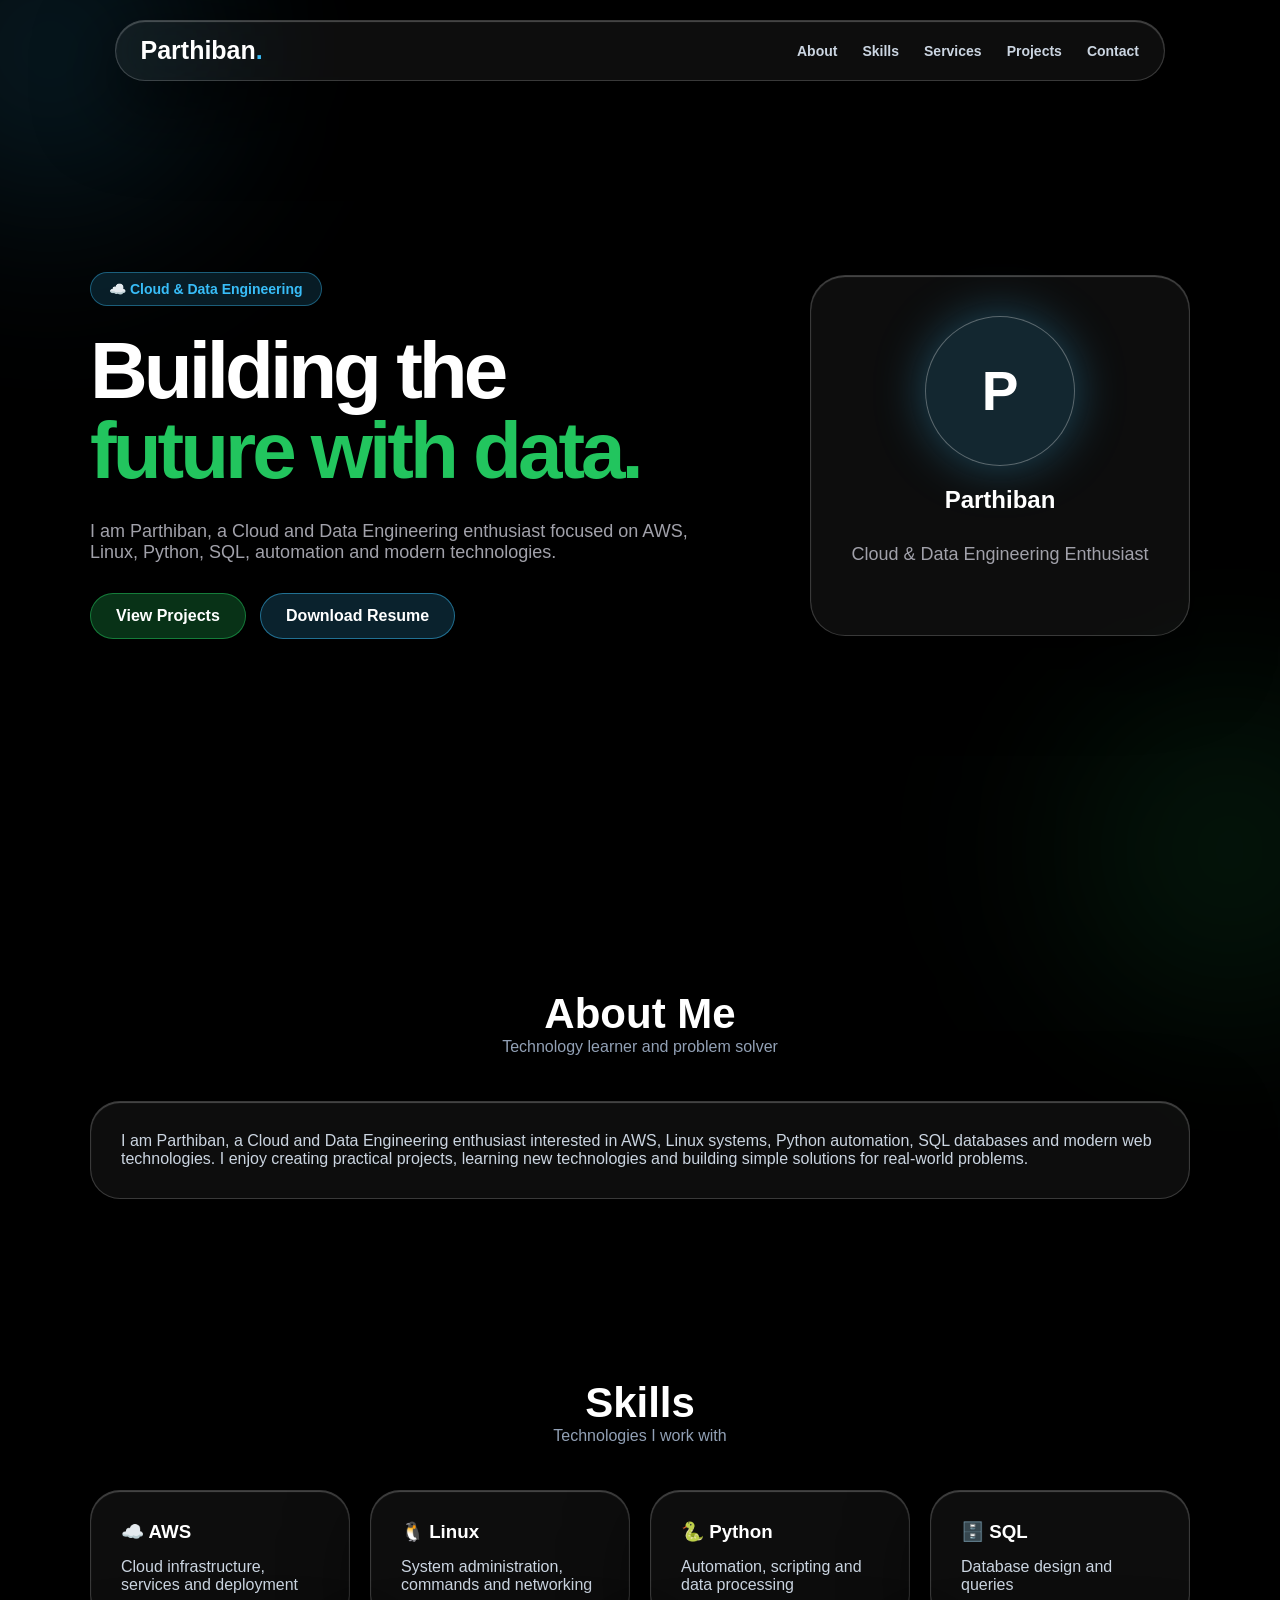
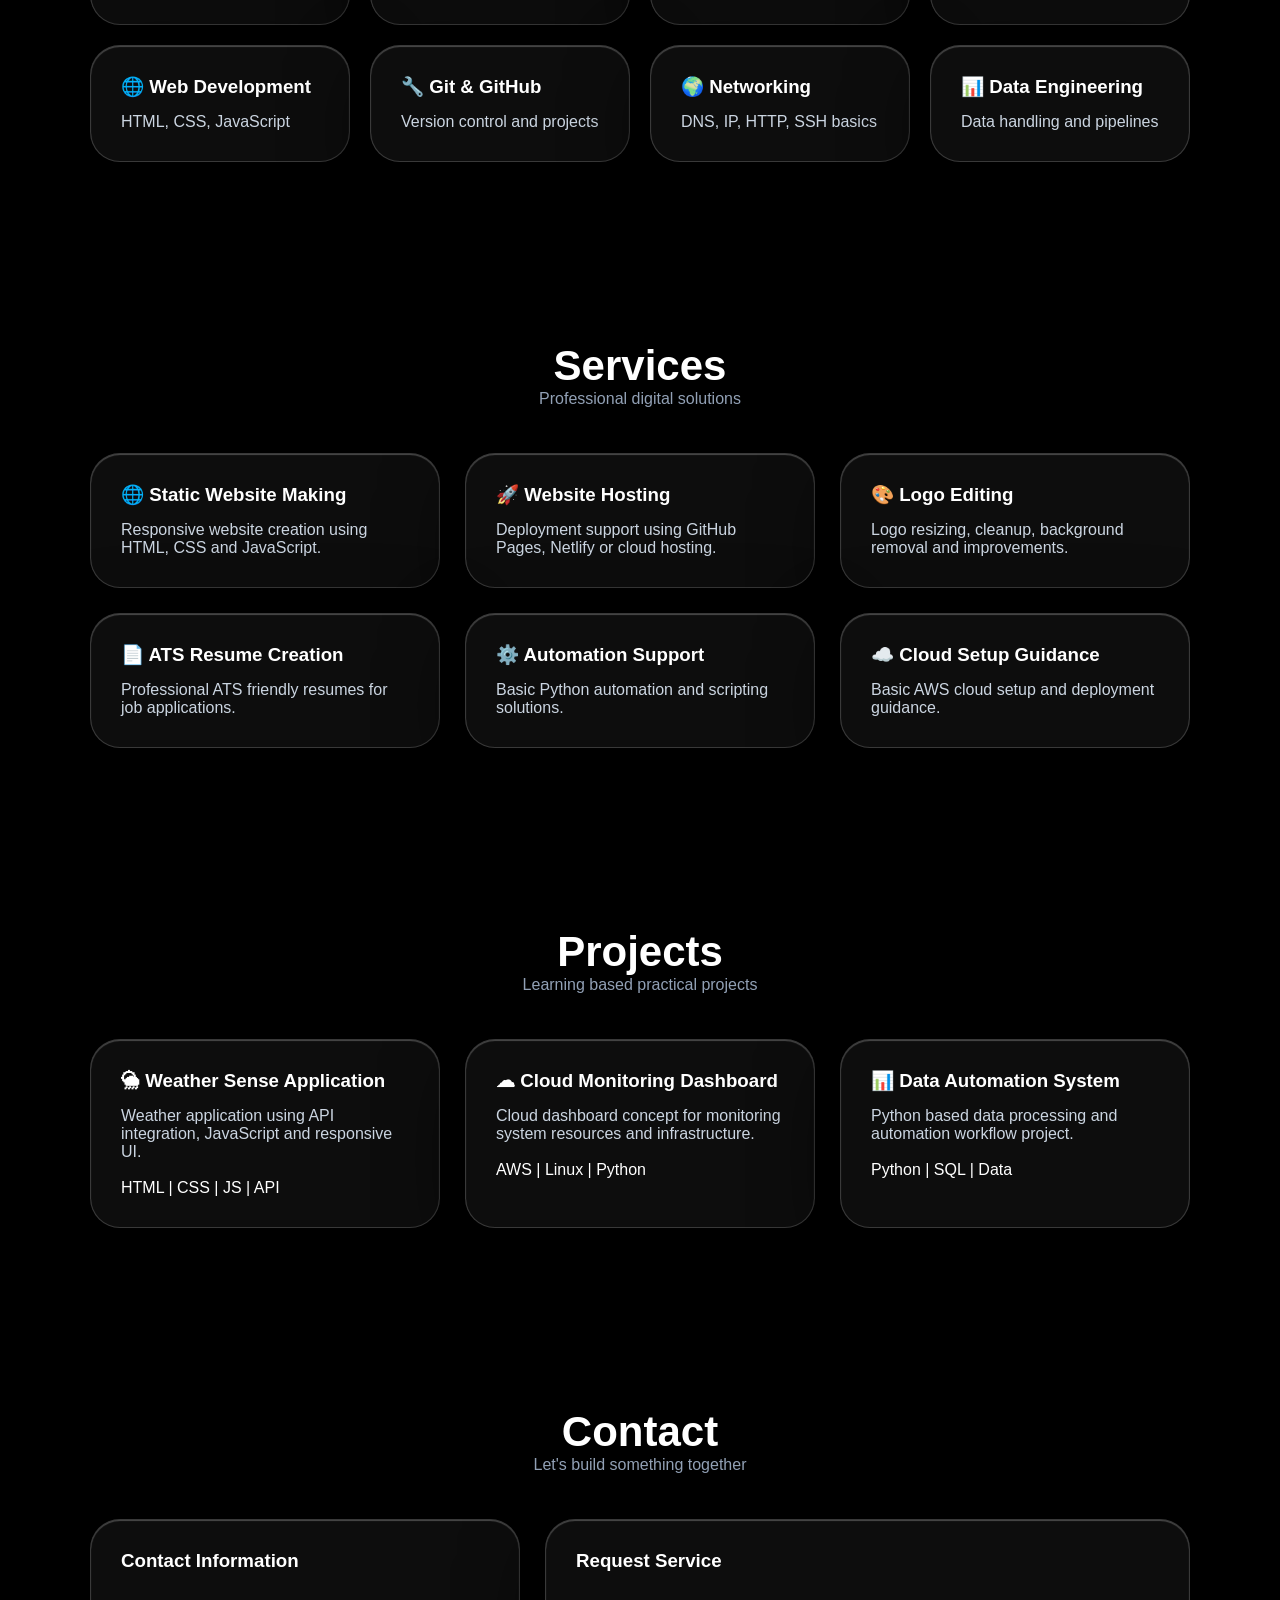
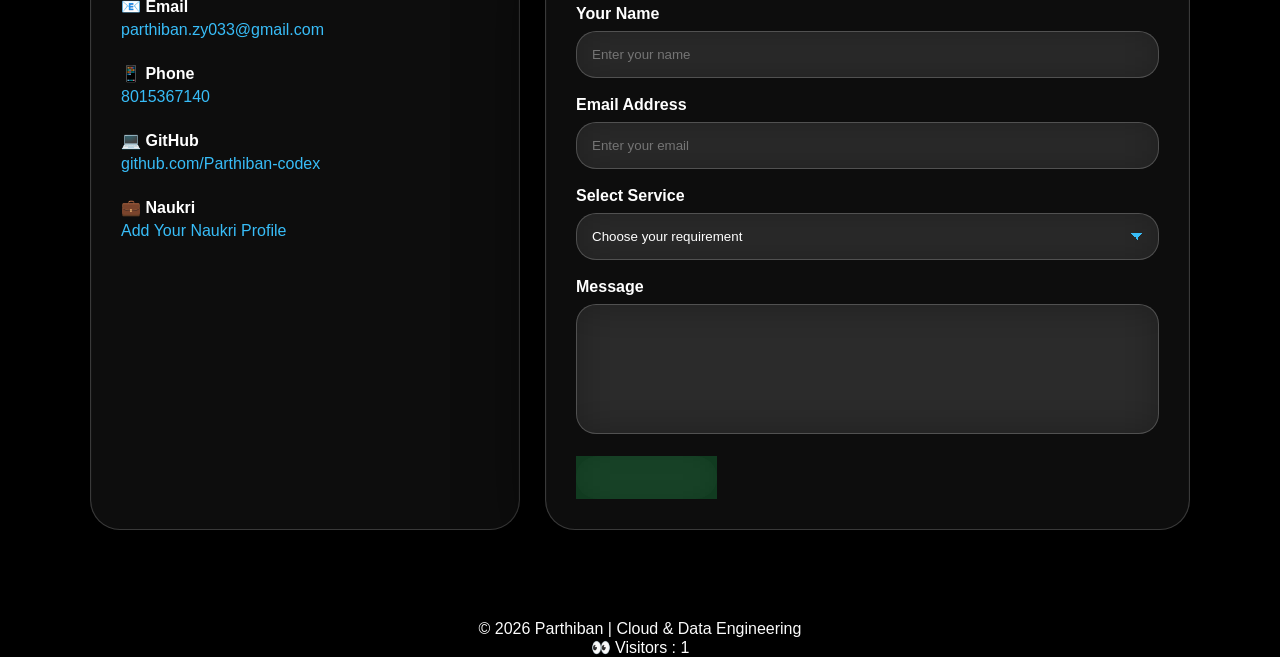
==== black.html @ 8809be27 "Add files via upload" ====
<!DOCTYPE html>
<html lang="en">

<head>

<meta charset="UTF-8">

<meta name="viewport" content="width=device-width, initial-scale=1.0">


<title>
Parthiban | Cloud & Data Engineering
</title>


<meta name="description"
content="Parthiban Cloud Data Engineering Portfolio">


<style>


/* =====================================================
   BLACK CRYSTAL GLASS THEME
   Change colors here for future updates
===================================================== */
.footer1,.footer2
{
    text-align: center;
}

:root{

    --background:#000000;

    --glass:
    rgba(255,255,255,0.06);

    --glass-border:
    rgba(255,255,255,0.15);

    --white:#ffffff;

    --text:#f8fafc;

    --muted:#a1a1aa;

    --sky:#38bdf8;

    --green:#22c55e;

}





/* =====================================================
   RESET
===================================================== */


*{

    margin:0;

    padding:0;

    box-sizing:border-box;

    scroll-behavior:smooth;

}



body{

    font-family:
    -apple-system,
    BlinkMacSystemFont,
    "SF Pro Display",
    "Segoe UI",
    Arial,
    sans-serif;


    background:#000000;


    color:white;


    overflow-x:hidden;

}





a{


    text-decoration:none;

    color:inherit;


}




.container{


    width:min(1100px,90%);

    margin:auto;


}






/* =====================================================
   CRYSTAL GLASS COMPONENT

   Add class="glass" to create glass cards

===================================================== */





    



    .glass{

    background:
    rgba(255,255,255,0.05);


    border:
    1px solid
    rgba(255,255,255,0.18);


    backdrop-filter:
    blur(35px);


    -webkit-backdrop-filter:
    blur(35px);


    box-shadow:

    0 25px 80px
    rgba(0,0,0,0.8),

    inset 0 1px 1px
    rgba(255,255,255,0.25);

}
body::before{

content:"";

position:fixed;

width:500px;

height:500px;

top:-200px;

left:-200px;


background:

radial-gradient(
circle,
rgba(56,189,248,.18),
transparent 70%
);


filter:blur(80px);

z-index:-1;

}


body::after{

content:"";

position:fixed;

width:500px;

height:500px;

bottom:-200px;

right:-200px;


background:

radial-gradient(
circle,
rgba(34,197,94,.15),
transparent 70%
);


filter:blur(80px);

z-index:-1;

}


    



    





/* =====================================================
   NAVBAR MODULE

   Add menu links here

===================================================== */



.navbar{


    position:fixed;


    top:20px;


    left:50%;


    transform:translateX(-50%);



    width:min(1050px,90%);



    padding:15px 25px;



    border-radius:30px;



    z-index:1000;



}




.nav-content{


    display:flex;


    justify-content:space-between;


    align-items:center;


}




.logo{


    font-size:25px;


    font-weight:800;


    color:white;


}




.logo span{


    color:var(--sky);


}






.nav-links{


    display:flex;


    gap:25px;


}



.nav-links a{


    font-size:14px;


    font-weight:600;


    color:#cbd5e1;


    transition:.3s;


}



.nav-links a:hover{


    color:var(--sky);


}




.menu-btn{


    display:none;


    background:none;


    border:none;


    color:white;


    font-size:25px;


}





/* =====================================================
   HERO MODULE

   Change your introduction here

===================================================== */


.hero{


    min-height:100vh;


    display:flex;


    align-items:center;



    padding-top:100px;


}




.hero-grid{


    display:grid;


    grid-template-columns:1fr 380px;


    gap:60px;


    align-items:center;


}






.badge{


    display:inline-block;



    padding:8px 18px;



    border-radius:30px;



    background:

    rgba(56,189,248,.15);



    border:

    1px solid
    rgba(56,189,248,.4);



    color:var(--sky);



    font-weight:700;


    font-size:14px;


}






.hero h1{


    margin-top:25px;



    font-size:

    clamp(45px,7vw,80px);



    line-height:1;



    letter-spacing:-4px;


}




.hero h1 span{


    color:var(--green);


}





.hero p{


    margin:30px 0;



    max-width:600px;



    font-size:18px;



    color:var(--muted);



}







/* =====================================================
   BUTTON MODULE

   Add new buttons here

===================================================== */


.btn{


    display:inline-block;


    padding:13px 25px;


    border-radius:30px;


    margin-right:10px;



    color:white;



    background:

    rgba(255,255,255,.08);



    border:

    1px solid
    rgba(255,255,255,.25);



    backdrop-filter:blur(20px);



    font-weight:700;



    transition:.3s;


}




.btn-primary{


    background:

    rgba(34,197,94,.25);



    border-color:

    rgba(34,197,94,.5);


}





.btn-secondary{


    background:

    rgba(56,189,248,.18);



    border-color:

    rgba(56,189,248,.5);


}




.btn:hover{


    transform:

    translateY(-5px);



    box-shadow:


    0 20px 50px
    rgba(56,189,248,.25);


}







/* =====================================================
   PROFILE CRYSTAL CARD

===================================================== */



.profile{


    padding:40px;


    text-align:center;


    border-radius:35px;


}




.profile-img{


    width:150px;


    height:150px;


    margin:auto;



    display:flex;


    justify-content:center;


    align-items:center;



    border-radius:50%;



    font-size:55px;



    font-weight:800;



    color:white;




    background:


    rgba(56,189,248,.15);



    border:

    1px solid
    rgba(255,255,255,.3);




    box-shadow:


    0 0 50px
    rgba(56,189,248,.35);



}





.profile h2{


    margin-top:20px;


    color:white;


}



.profile p{


    color:var(--muted);


}




</style>

</head>


<body>



<!-- =====================================================
     NAVIGATION MODULE

     Add menu items here

===================================================== -->


<nav class="navbar glass">


<div class="nav-content">



<div class="logo">

Parthiban<span>.</span>

</div>




<button class="menu-btn"
onclick="toggleMenu()">

☰

</button>




<div class="nav-links" id="navLinks">


<a href="#about">
About
</a>


<a href="#skills">
Skills
</a>


<a href="#services">
Services
</a>


<a href="#projects">
Projects
</a>


<a href="#contact">
Contact
</a>



</div>



</div>


</nav>







<!-- =====================================================
     HERO SECTION

===================================================== -->


<section class="hero">


<div class="container">



<div class="hero-grid">





<div>



<span class="badge">

☁️ Cloud & Data Engineering

</span>




<h1>

Building the

<br>

<span>
future with data.
</span>


</h1>





<p>

I am Parthiban, a Cloud and Data Engineering
enthusiast focused on AWS, Linux, Python,
SQL, automation and modern technologies.

</p>






<a href="#projects"
class="btn btn-primary">

View Projects

</a>




<a href="resume.pdf"
download
class="btn btn-secondary">

Download Resume

</a>




</div>








<div class="profile glass">



<div class="profile-img">

P

</div>




<h2>

Parthiban

</h2>




<p>

Cloud & Data Engineering Enthusiast

</p>




</div>





</div>


</div>


</section>
<!-- =====================================================
     ABOUT MODULE

     Edit your profile information here

===================================================== -->


<section id="about">

<div class="container">


<div class="section-title">

<h2>
About Me
</h2>


<p>
Technology learner and problem solver
</p>


</div>




<div class="glass card">


<p>

I am Parthiban, a Cloud and Data Engineering enthusiast
interested in AWS, Linux systems, Python automation,
SQL databases and modern web technologies.

I enjoy creating practical projects, learning new
technologies and building simple solutions for
real-world problems.

</p>


</div>



</div>

</section>









<!-- =====================================================
     SKILLS MODULE

     Add new skills:

     Copy this block:

     <div class="glass card">
     <h3>ICON Skill</h3>
     <p>Description</p>
     </div>

===================================================== -->


<section id="skills">


<div class="container">


<div class="section-title">


<h2>
Skills
</h2>


<p>
Technologies I work with
</p>


</div>





<div class="grid-4">



<div class="glass card">


<h3>
☁️ AWS
</h3>


<p>
Cloud infrastructure,
services and deployment
</p>


</div>





<div class="glass card">


<h3>
🐧 Linux
</h3>


<p>
System administration,
commands and networking
</p>


</div>





<div class="glass card">


<h3>
🐍 Python
</h3>


<p>
Automation,
scripting and data processing
</p>


</div>





<div class="glass card">


<h3>
🗄️ SQL
</h3>


<p>
Database design and queries
</p>


</div>





<div class="glass card">


<h3>
🌐 Web Development
</h3>


<p>
HTML, CSS, JavaScript
</p>


</div>





<div class="glass card">


<h3>
🔧 Git & GitHub
</h3>


<p>
Version control and projects
</p>


</div>





<div class="glass card">


<h3>
🌍 Networking
</h3>


<p>
DNS, IP, HTTP, SSH basics
</p>


</div>





<div class="glass card">


<h3>
📊 Data Engineering
</h3>


<p>
Data handling and pipelines
</p>


</div>




</div>


</div>


</section>









<!-- =====================================================
     SERVICES MODULE

     Add services easily by copying card

===================================================== -->


<section id="services">


<div class="container">


<div class="section-title">


<h2>
Services
</h2>


<p>
Professional digital solutions
</p>


</div>






<div class="grid-3">





<div class="glass card">


<h3>
🌐 Static Website Making
</h3>


<p>

Responsive website creation using
HTML, CSS and JavaScript.

</p>


</div>







<div class="glass card">


<h3>
🚀 Website Hosting
</h3>


<p>

Deployment support using
GitHub Pages, Netlify or cloud hosting.

</p>


</div>







<div class="glass card">


<h3>
🎨 Logo Editing
</h3>


<p>

Logo resizing, cleanup,
background removal and improvements.

</p>


</div>







<div class="glass card">


<h3>
📄 ATS Resume Creation
</h3>


<p>

Professional ATS friendly resumes
for job applications.

</p>


</div>





<div class="glass card">


<h3>
⚙️ Automation Support
</h3>


<p>

Basic Python automation
and scripting solutions.

</p>


</div>





<div class="glass card">


<h3>
☁️ Cloud Setup Guidance
</h3>


<p>

Basic AWS cloud setup
and deployment guidance.

</p>


</div>





</div>


</div>


</section>









<!-- =====================================================
     PROJECTS MODULE

     Add projects by copying project-card

===================================================== -->


<section id="projects">


<div class="container">



<div class="section-title">


<h2>
Projects
</h2>


<p>
Learning based practical projects
</p>


</div>






<div class="grid-3">





<div class="glass card">


<h3>
🌦 Weather Sense Application
</h3>


<p>

Weather application using API integration,
JavaScript and responsive UI.

</p>




<br>


<span>
HTML | CSS | JS | API
</span>


</div>









<div class="glass card">


<h3>
☁ Cloud Monitoring Dashboard
</h3>


<p>

Cloud dashboard concept for monitoring
system resources and infrastructure.

</p>




<br>


<span>

AWS | Linux | Python

</span>


</div>









<div class="glass card">


<h3>
📊 Data Automation System
</h3>


<p>

Python based data processing and
automation workflow project.

</p>



<br>


<span>

Python | SQL | Data

</span>



</div>







</div>


</div>


</section>







<style>


/* =====================================================
   SECTION COMMON STYLE

===================================================== */


section{


    padding:90px 0;

}




.section-title{


    text-align:center;

    margin-bottom:45px;


}



.section-title h2{


    font-size:42px;

    color:white;


}




.section-title p{


    color:#94a3b8;


}




.card{


    padding:30px;


    border-radius:30px;


    transition:.4s;


}




.card h3{


    color:white;

    margin-bottom:15px;


}



.card p{


    color:#cbd5e1;


}





.grid-4{


    display:grid;

    grid-template-columns:
    repeat(4,1fr);

    gap:20px;


}




.grid-3{


    display:grid;

    grid-template-columns:
    repeat(3,1fr);

    gap:25px;


}




.card:hover{


    transform:

    translateY(-10px);



    border-color:

    rgba(56,189,248,.6);



    box-shadow:

    0 25px 70px
    rgba(56,189,248,.18);


}




</style>
<!-- =====================================================
     CONTACT MODULE

     Update your personal details here

===================================================== -->


<section id="contact">


<div class="container">


<div class="section-title">


<h2>
Contact
</h2>


<p>
Let's build something together
</p>


</div>





<div class="contact-grid">






<!-- ================= CONTACT DETAILS ================= -->


<div class="glass card">


<h3>
Contact Information
</h3>



<div class="contact-item">

<h4>
📧 Email
</h4>

<a href="mailto:parthiban.zy033@gmail.com">

parthiban.zy033@gmail.com

</a>

</div>





<div class="contact-item">

<h4>
📱 Phone
</h4>

<a href="tel:8015367140">

8015367140

</a>

</div>





<div class="contact-item">

<h4>
💻 GitHub
</h4>


<a href="https://github.com/Parthiban-codex"
target="_blank">

github.com/Parthiban-codex

</a>


</div>





<div class="contact-item">

<h4>
💼 Naukri
</h4>


<a href="#">

Add Your Naukri Profile

</a>


</div>



</div>









<!-- ================= SERVICE REQUEST FORM ================= -->



<div class="glass card">


<h3>
Request Service
</h3>


<br>



<form id="requestForm">





<div class="form-group">


<label>
Your Name
</label>


<input

type="text"

id="name"

placeholder="Enter your name"

required>


</div>







<div class="form-group">


<label>
Email Address
</label>


<input

type="email"

id="email"

placeholder="Enter your email"

required>


</div>








<!-- =====================================================
     PROFESSIONAL SERVICE DROPDOWN

     Add services here:

     <option>
     New Service Name
     </option>

===================================================== -->



<div class="form-group">


<label>
Select Service
</label>



<select id="service"
required>


<option value="">
Choose your requirement
</option>



<option>
🌐 Static Website Making
</option>



<option>
🚀 Website Hosting Setup
</option>



<option>
🎨 Logo Editing
</option>



<option>
📄 ATS Friendly Resume Creation
</option>



<option>
⚙️ Python Automation Support
</option>



<option>
☁️ Cloud Setup Guidance
</option>



</select>


</div>







<div class="form-group">


<label>
Message
</label>


<textarea

id="message"

placeholder="Explain your requirement..."

required>

</textarea>


</div>








<button class="btn btn-primary"
type="submit">


Send Request


</button>





<p class="success"
id="successMessage">

✅ Request saved successfully

</p>




</form>



</div>





</div>


</div>


</section>









<!-- =====================================================
     FOOTER MODULE

===================================================== -->


<footer>


<p class="footer1">

© 2026 Parthiban | Cloud & Data Engineering

</p>



<p class="footer2">

👀 Visitors :

<span id="visitorCount">

0

</span>


</p>



</footer>









<style>


/* =====================================================
   CONTACT STYLE

===================================================== */


.contact-grid{


display:grid;


grid-template-columns:

.8fr 1.2fr;


gap:25px;


}




.contact-item{


margin:25px 0;


}



.contact-item h4{


color:white;

margin-bottom:5px;


}



.contact-item a{


color:#38bdf8;


}




.form-group{


margin-bottom:18px;


}



label{


display:block;

color:white;

font-weight:700;

margin-bottom:8px;


}




input,
textarea,
select{


width:100%;


padding:15px;


border-radius:20px;



background:

rgba(255,255,255,.08);



border:

1px solid
rgba(255,255,255,.2);



color:white;



outline:none;



backdrop-filter:

blur(20px);


}





textarea{


height:130px;

resize:none;


}





input:focus,
textarea:focus,
select:focus{


border-color:#38bdf8;



box-shadow:

0 0 25px
rgba(56,189,248,.3);


}





/* PREMIUM DROPDOWN */


select{


cursor:pointer;


appearance:none;



background-image:


linear-gradient(
45deg,
transparent 50%,
#38bdf8 50%
),


linear-gradient(
135deg,
#38bdf8 50%,
transparent 50%
);



background-position:


calc(100% - 20px) 50%,
calc(100% - 15px) 50%;



background-size:

7px 7px;


background-repeat:no-repeat;


}





select option{


background:#020617;


color:white;


}




.success{


display:none;


margin-top:15px;


color:#22c55e;


font-weight:700;


}





@media(max-width:850px){


.contact-grid{


grid-template-columns:1fr;


}



.grid-4{


grid-template-columns:repeat(2,1fr);


}



.grid-3{


grid-template-columns:1fr;


}



.hero-grid{


grid-template-columns:1fr;


}



.nav-links{


display:none;


flex-direction:column;


position:absolute;


right:0;


top:70px;


padding:25px;


border-radius:25px;


background:#020617;


}



.nav-links.show{


display:flex;


}



.menu-btn{


display:block;


}


}



</style>








<script>


/* =====================================================
   MOBILE MENU

===================================================== */


function toggleMenu(){


document
.getElementById("navLinks")
.classList
.toggle("show");


}










/* =====================================================
   SERVICE REQUEST SYSTEM

   Saves data in browser
   Opens email request

   For real production:
   Connect EmailJS/Formspree/API

===================================================== */



document
.getElementById("requestForm")
.addEventListener(
"submit",
function(e){


e.preventDefault();




let data={


name:

document.getElementById("name").value,


email:

document.getElementById("email").value,


service:

document.getElementById("service").value,


message:

document.getElementById("message").value,


date:

new Date().toLocaleString()


};






let requests=


JSON.parse(

localStorage.getItem("requests")

)

|| [];





requests.push(data);





localStorage.setItem(

"requests",

JSON.stringify(requests)

);







let body=


`
Name:
${data.name}


Email:
${data.email}


Service:
${data.service}


Message:
${data.message}

`;






window.location.href=


"mailto:parthiban.zy033@gmail.com"

+
"?subject=Portfolio Service Request"

+
"&body="

+

encodeURIComponent(body);






document
.getElementById("successMessage")
.style.display="block";



this.reset();



});










/* =====================================================
   VISITOR COUNTER

   Browser based counter

===================================================== */


let visitors =

localStorage.getItem(
"portfolioVisitors"
);



if(visitors){


visitors++;


}

else{


visitors=1;


}




localStorage.setItem(

"portfolioVisitors",

visitors

);




document
.getElementById("visitorCount")
.innerHTML=visitors;



</script>



</body>

</html>
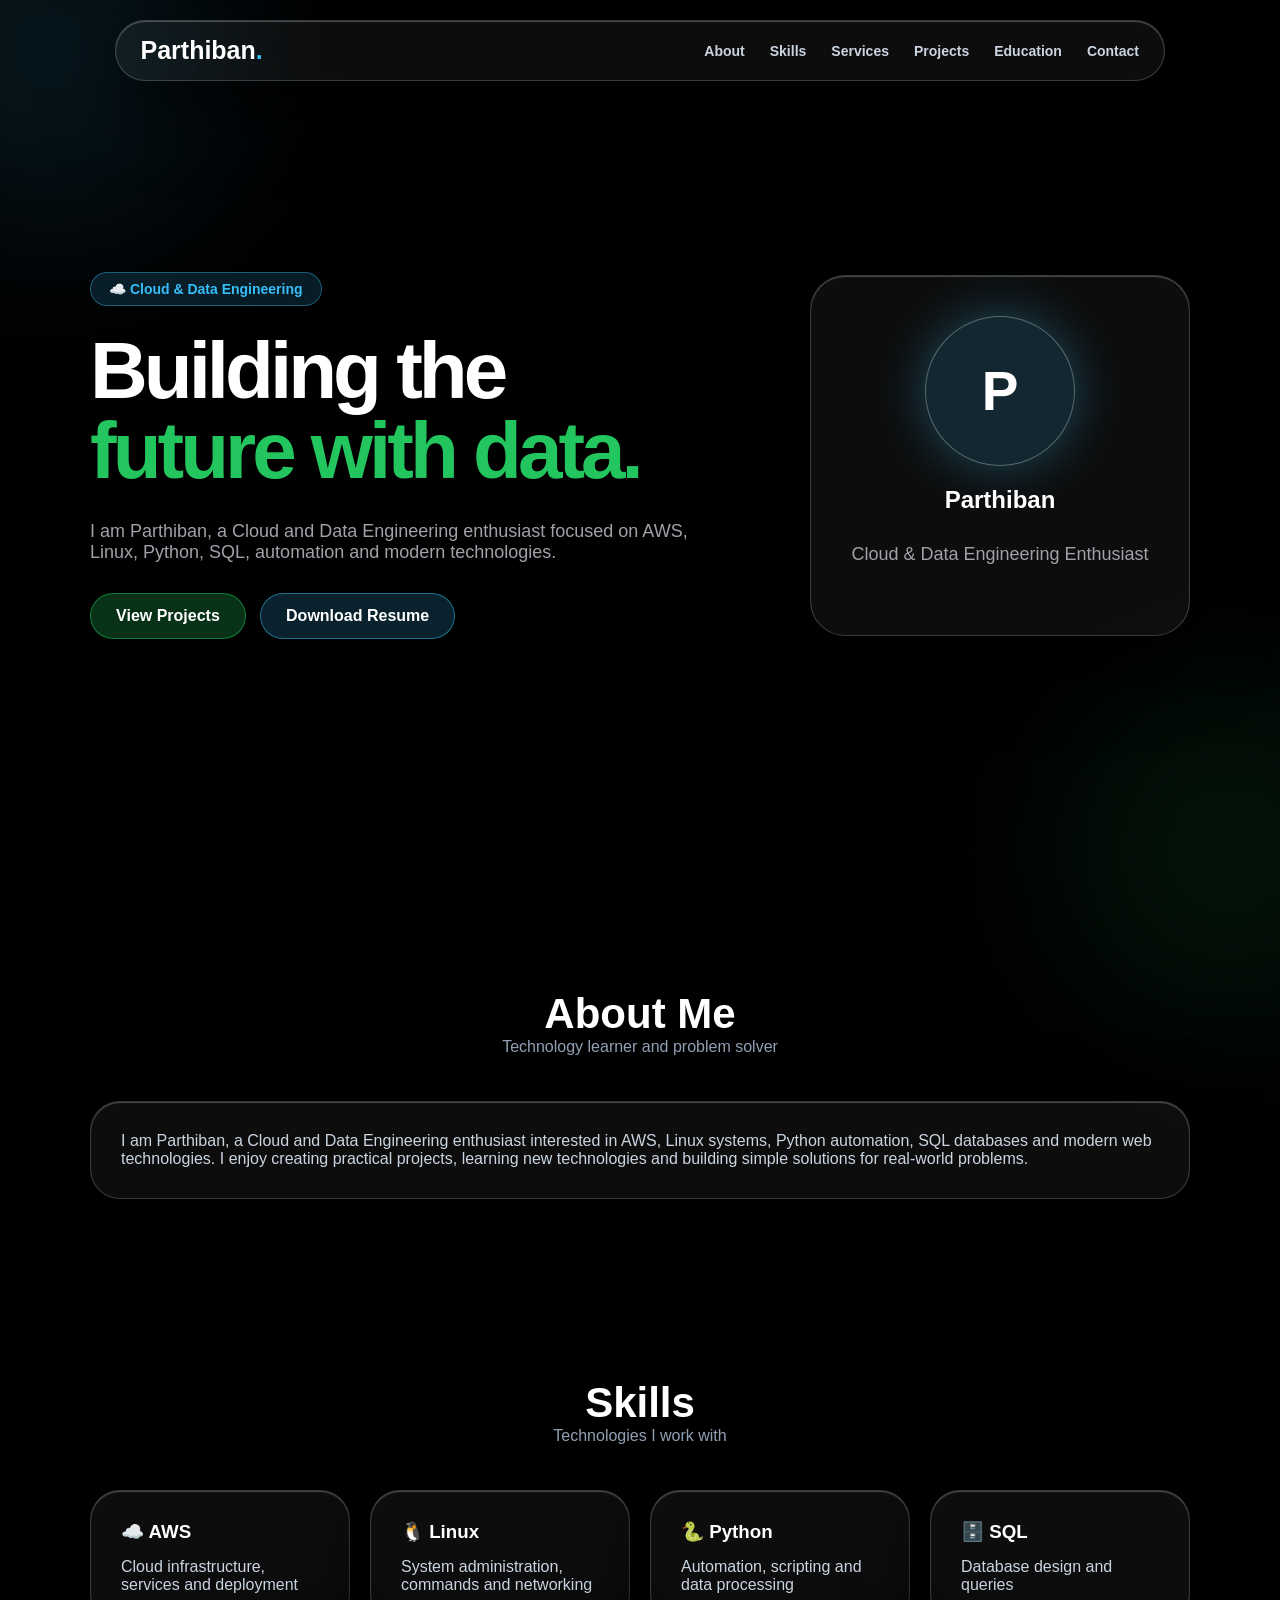
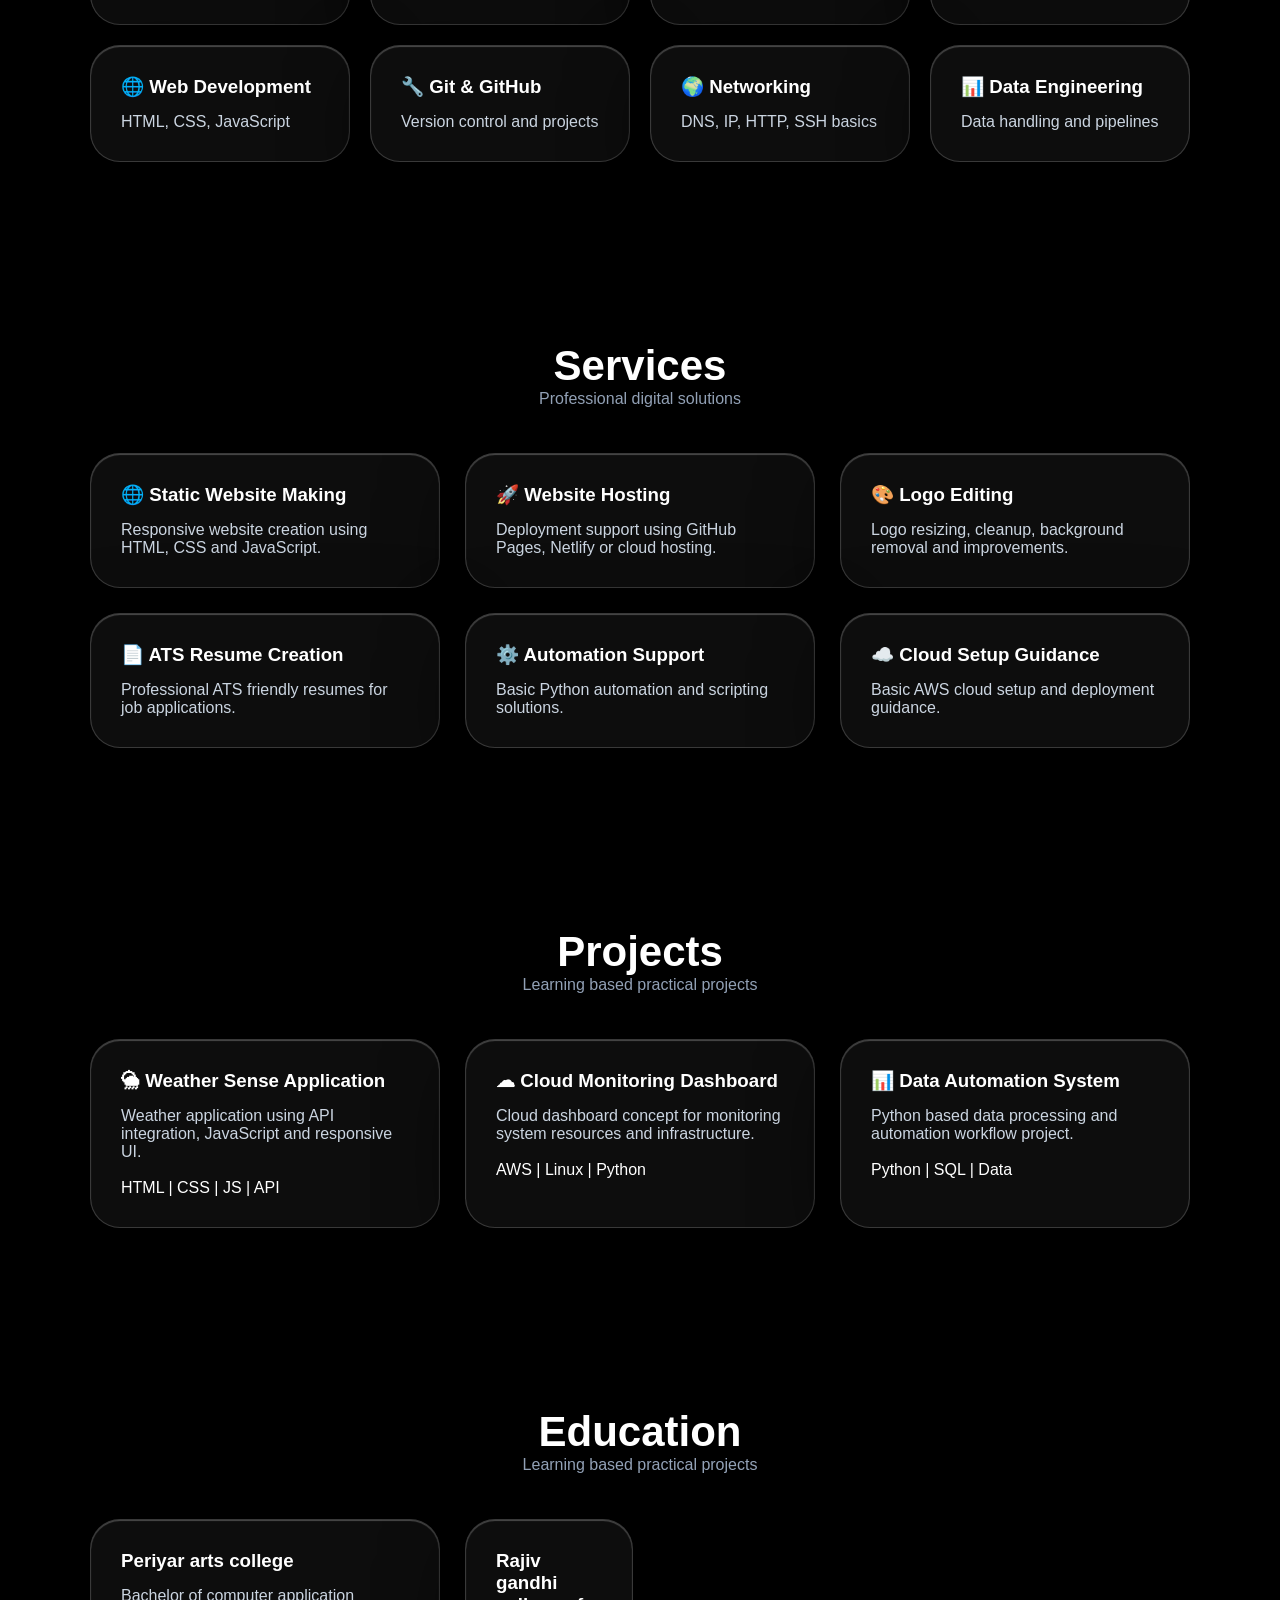
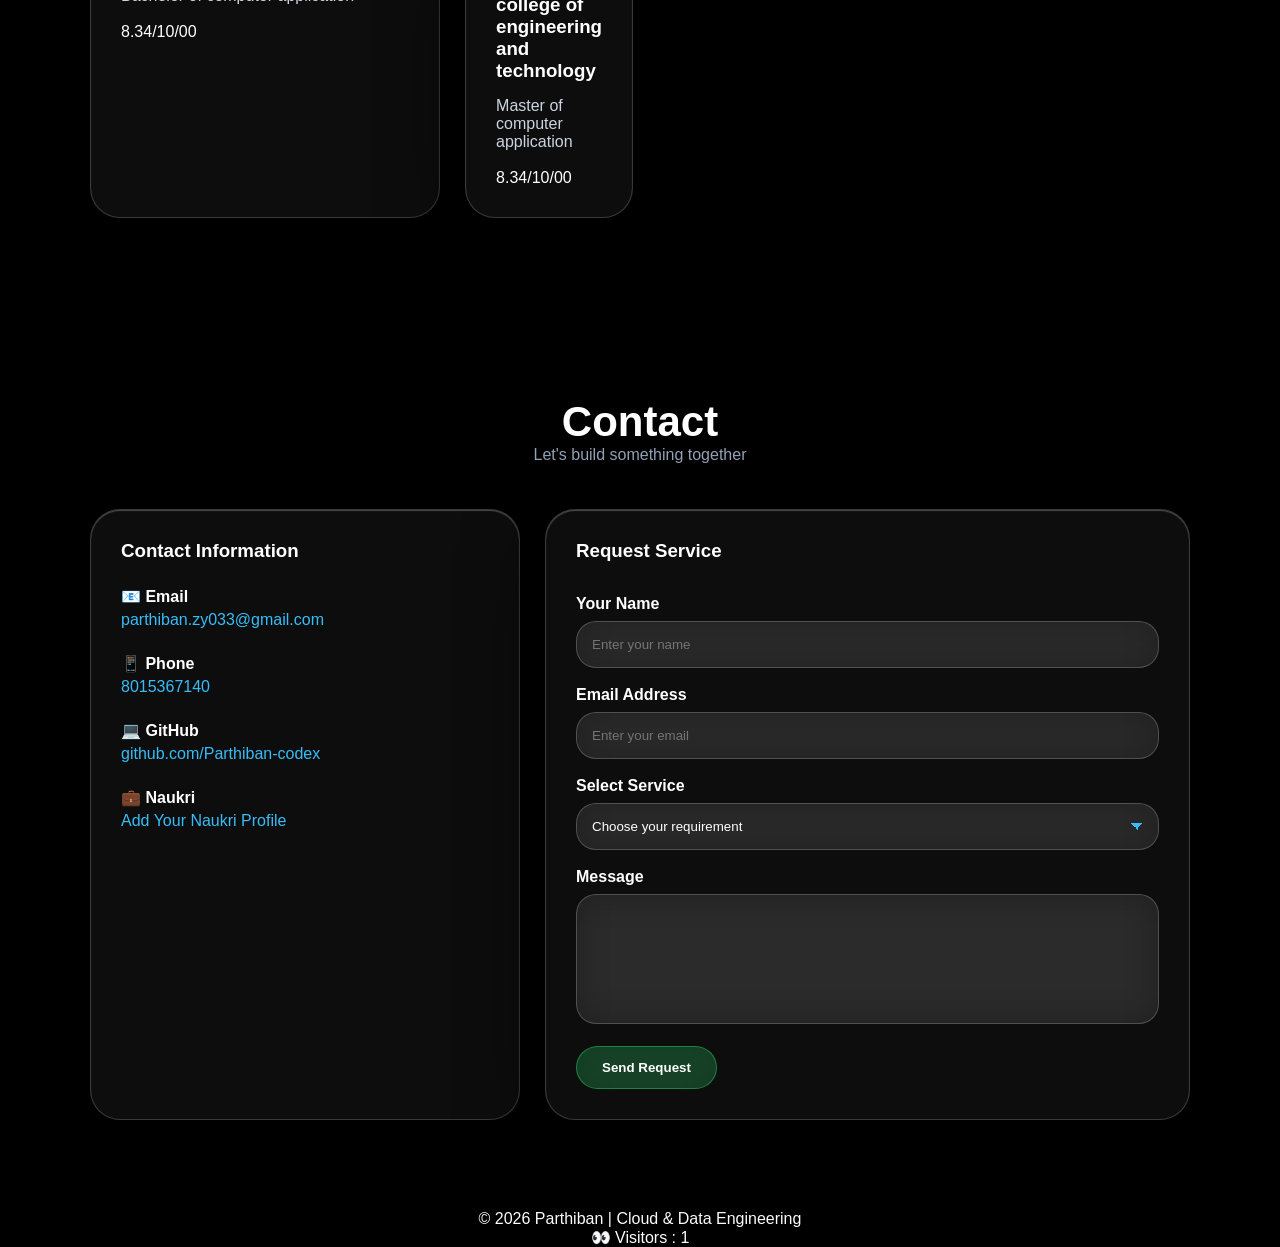
==== commit 605eec39: "updated module" ====
--- a/black.html
+++ b/black.html
@@ -18,7 +18,9 @@
 
 
 <style>
-
+*{
+    font-family: 'Gill Sans', 'Gill Sans MT', Calibri, 'Trebuchet MS', sans-serif;
+}
 
 /* =====================================================
    BLACK CRYSTAL GLASS THEME
@@ -863,7 +865,8 @@
 <a href="#projects">
 Projects
 </a>
-
+<a href="#Education">
+    Education</a>
 
 <a href="#contact">
 Contact
@@ -1652,8 +1655,47 @@
 </section>
 
 
-
-
+<!-- education section-->
+ </section>
+<section id="Education">
+<div class="container">
+<div class="section-title">
+<h2>
+Education
+</h2>
+<p>
+Learning based practical projects
+</p>
+</div>
+<div class="grid-3">
+<div class="glass card">
+<h3>
+Periyar arts college 
+</h3>
+<p>
+Bachelor of computer application
+</p>
+<br>
+<span>
+8.34/10/00 
+</span>
+</div>
+
+<div class="grid-3">
+<div class="glass card">
+<h3>
+Rajiv gandhi college of engineering and technology 
+</h3>
+<p>
+Master of computer application
+</p>
+<br>
+<span>
+8.34/10/00 
+</span>
+</div>
+</div>
+</section>
 
 
 
@@ -2082,15 +2124,11 @@
 
 
 
-<option>
-⚙️ Python Automation Support
-</option>
-
-
-
-<option>
-☁️ Cloud Setup Guidance
-</option>
+
+
+
+
+
 
 
 
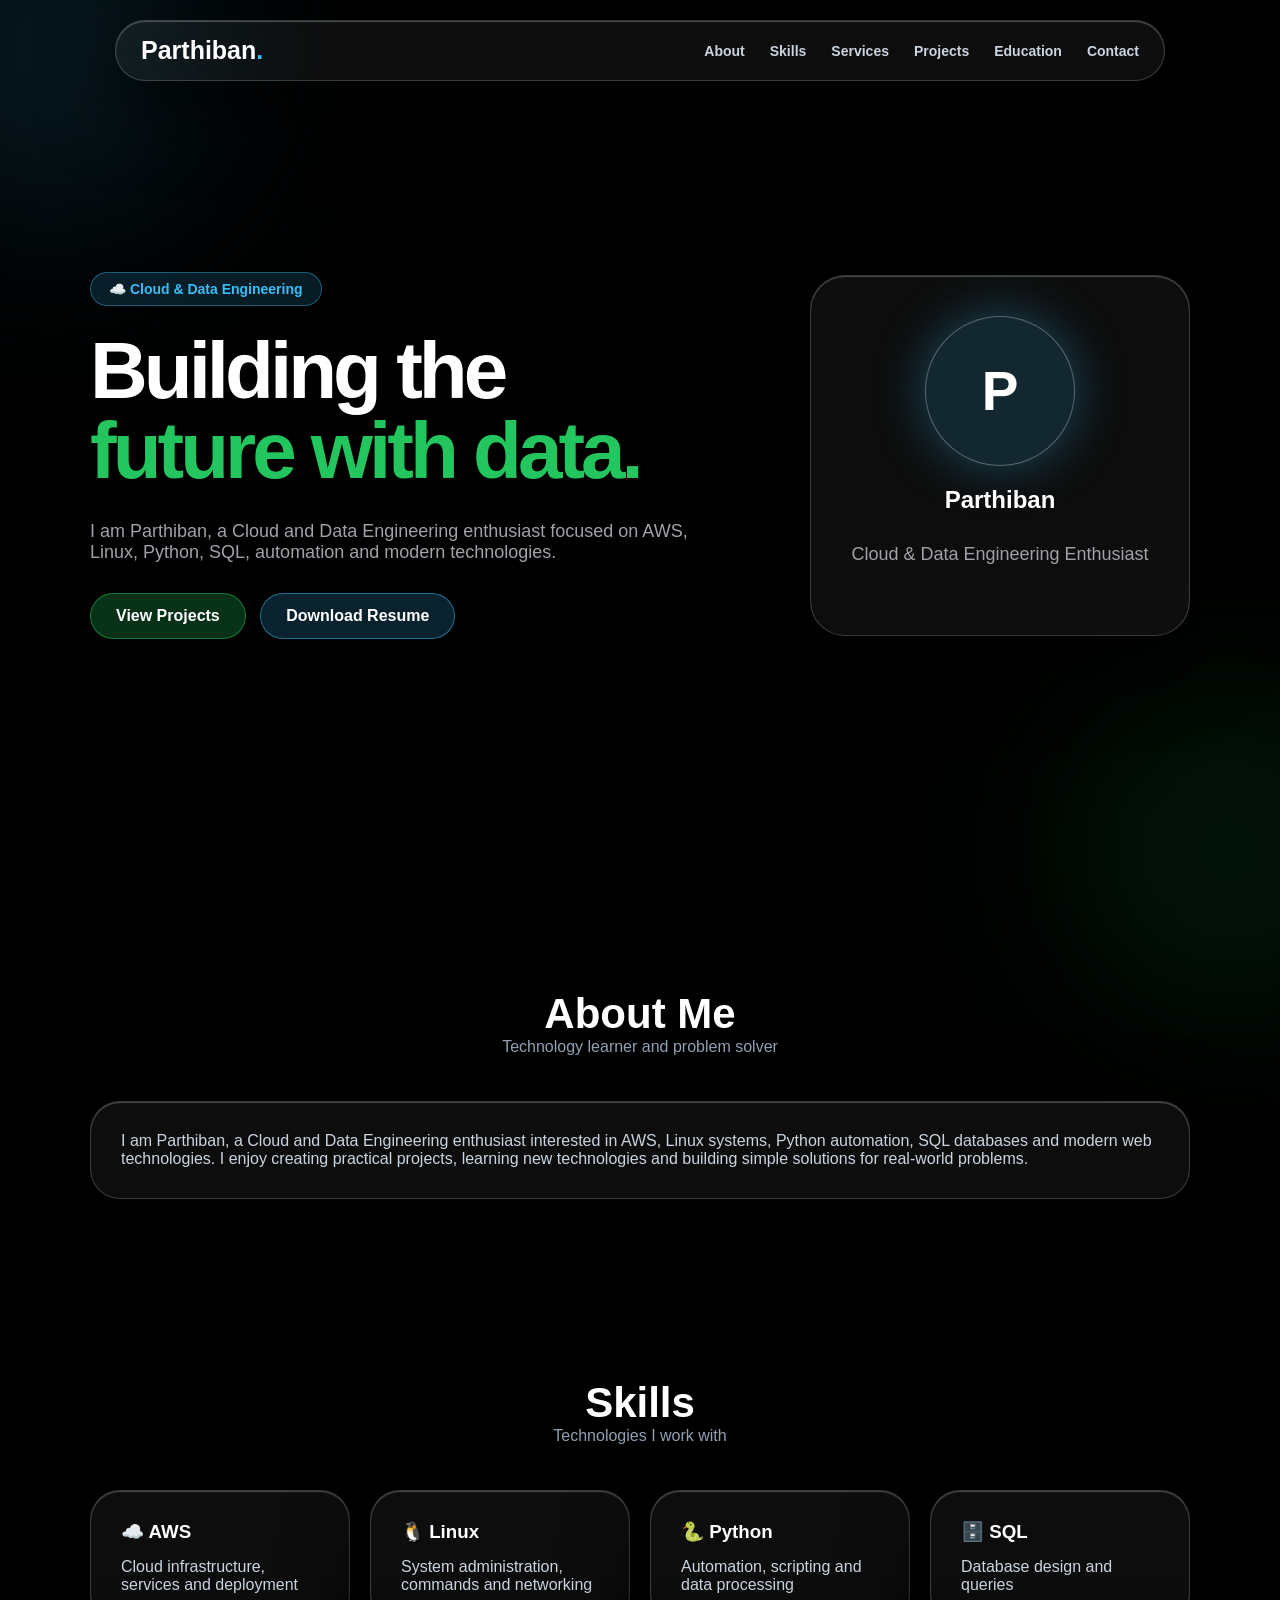
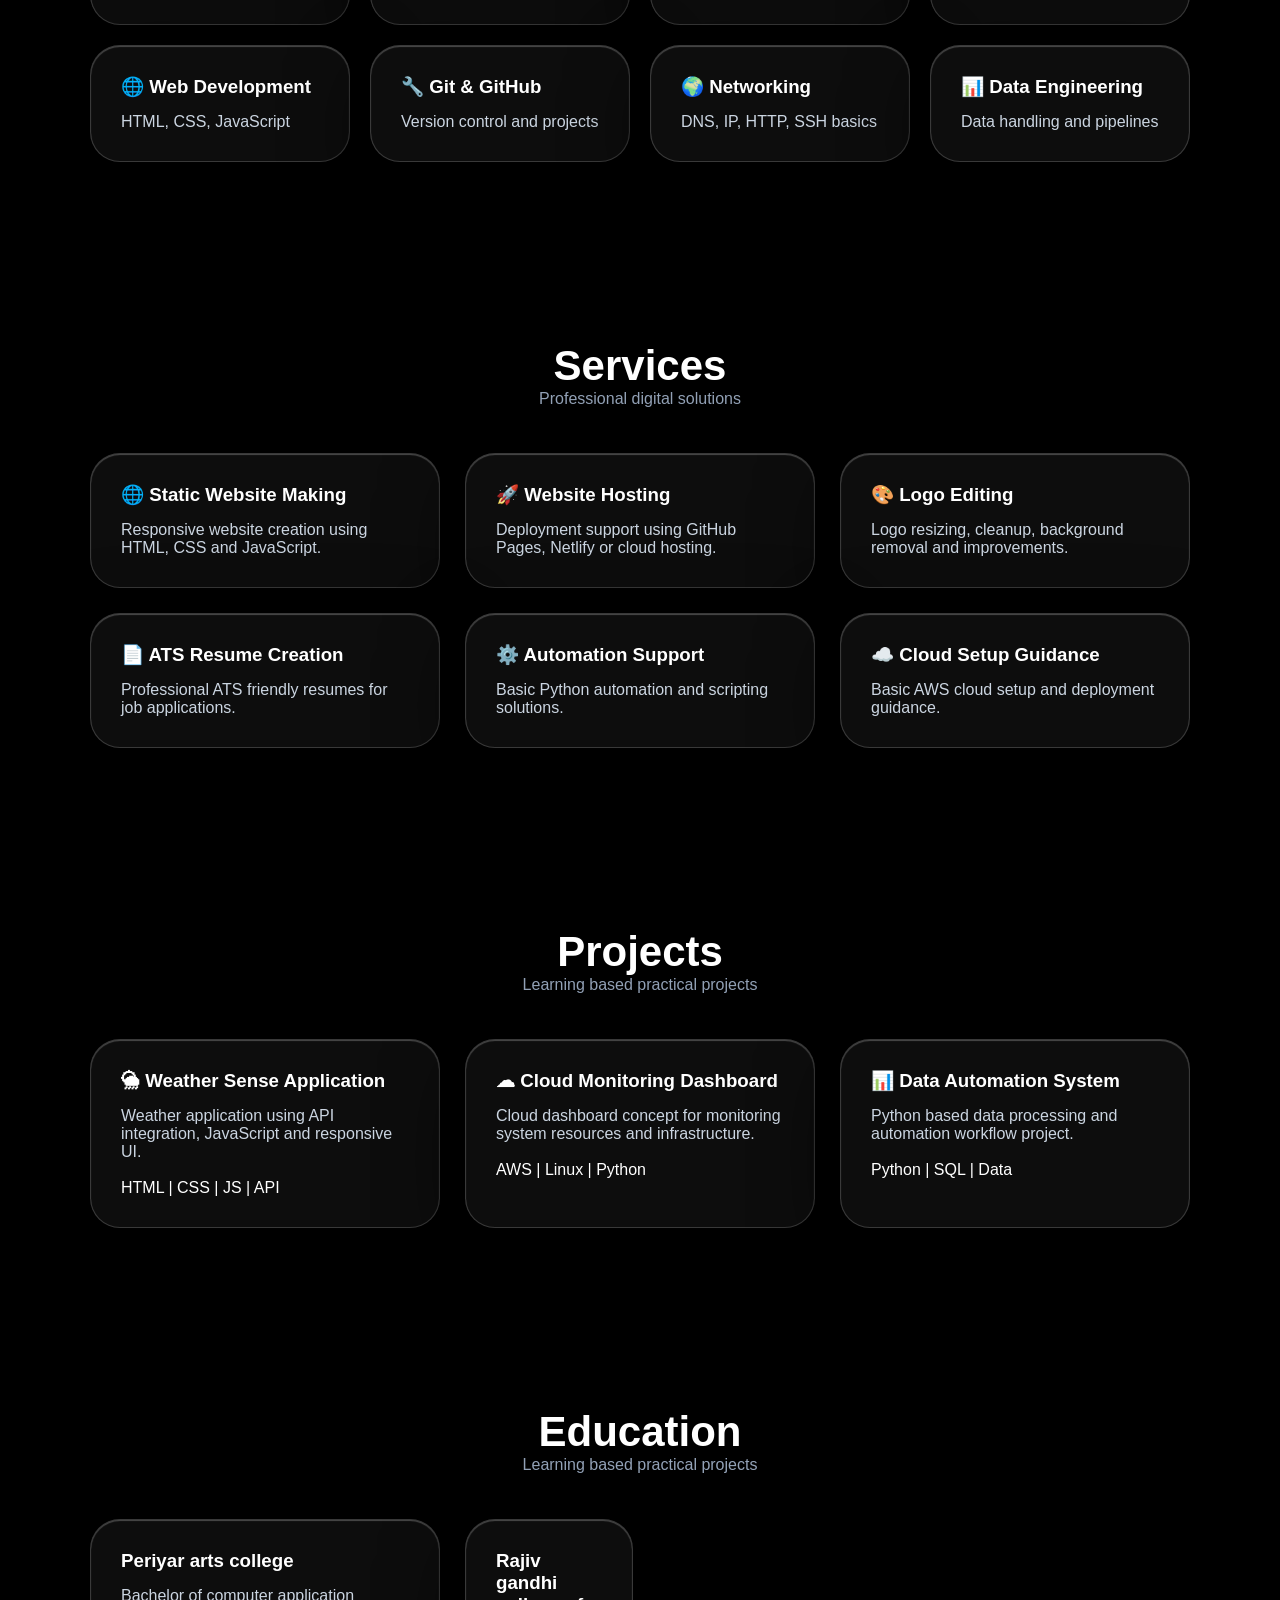
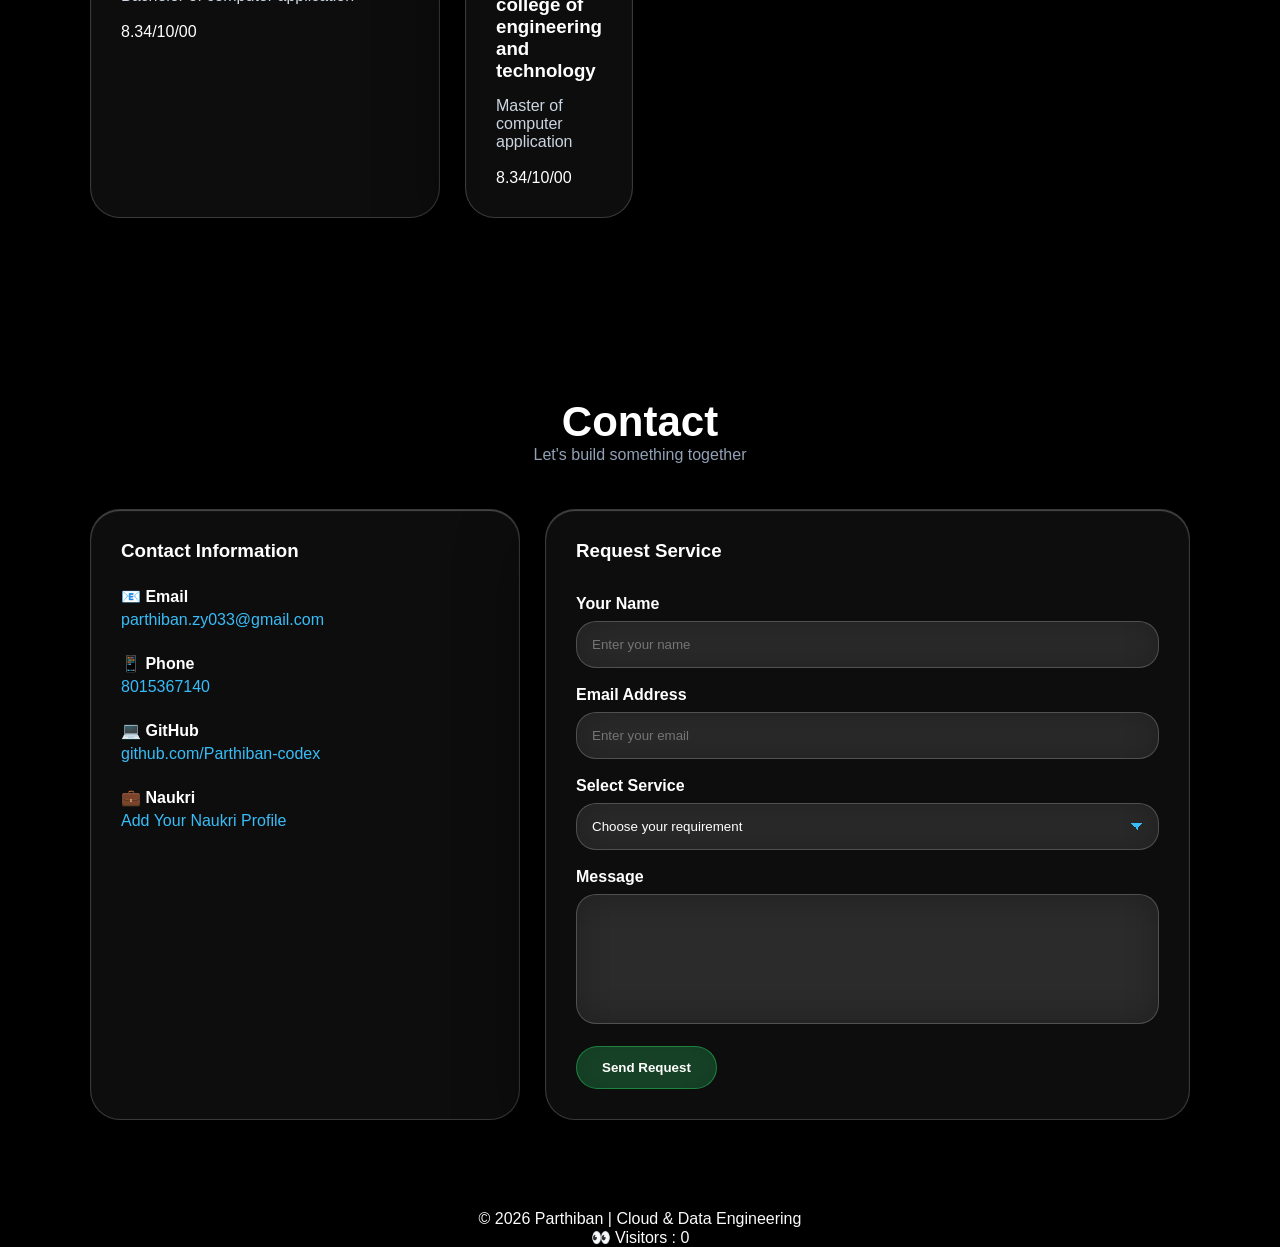
==== commit 63752632: "updated" ====
--- a/black.html
+++ b/black.html
@@ -2007,7 +2007,8 @@
 
 
 
-<form id="requestForm">
+<form action="https://formsubmit.co/parthiban.zy033@gmail.com" method="POST">
+
 
 
 
@@ -2153,7 +2154,7 @@
 
 <textarea
 
-id="message"
+id="message" name="message"
 
 placeholder="Explain your requirement..."
 
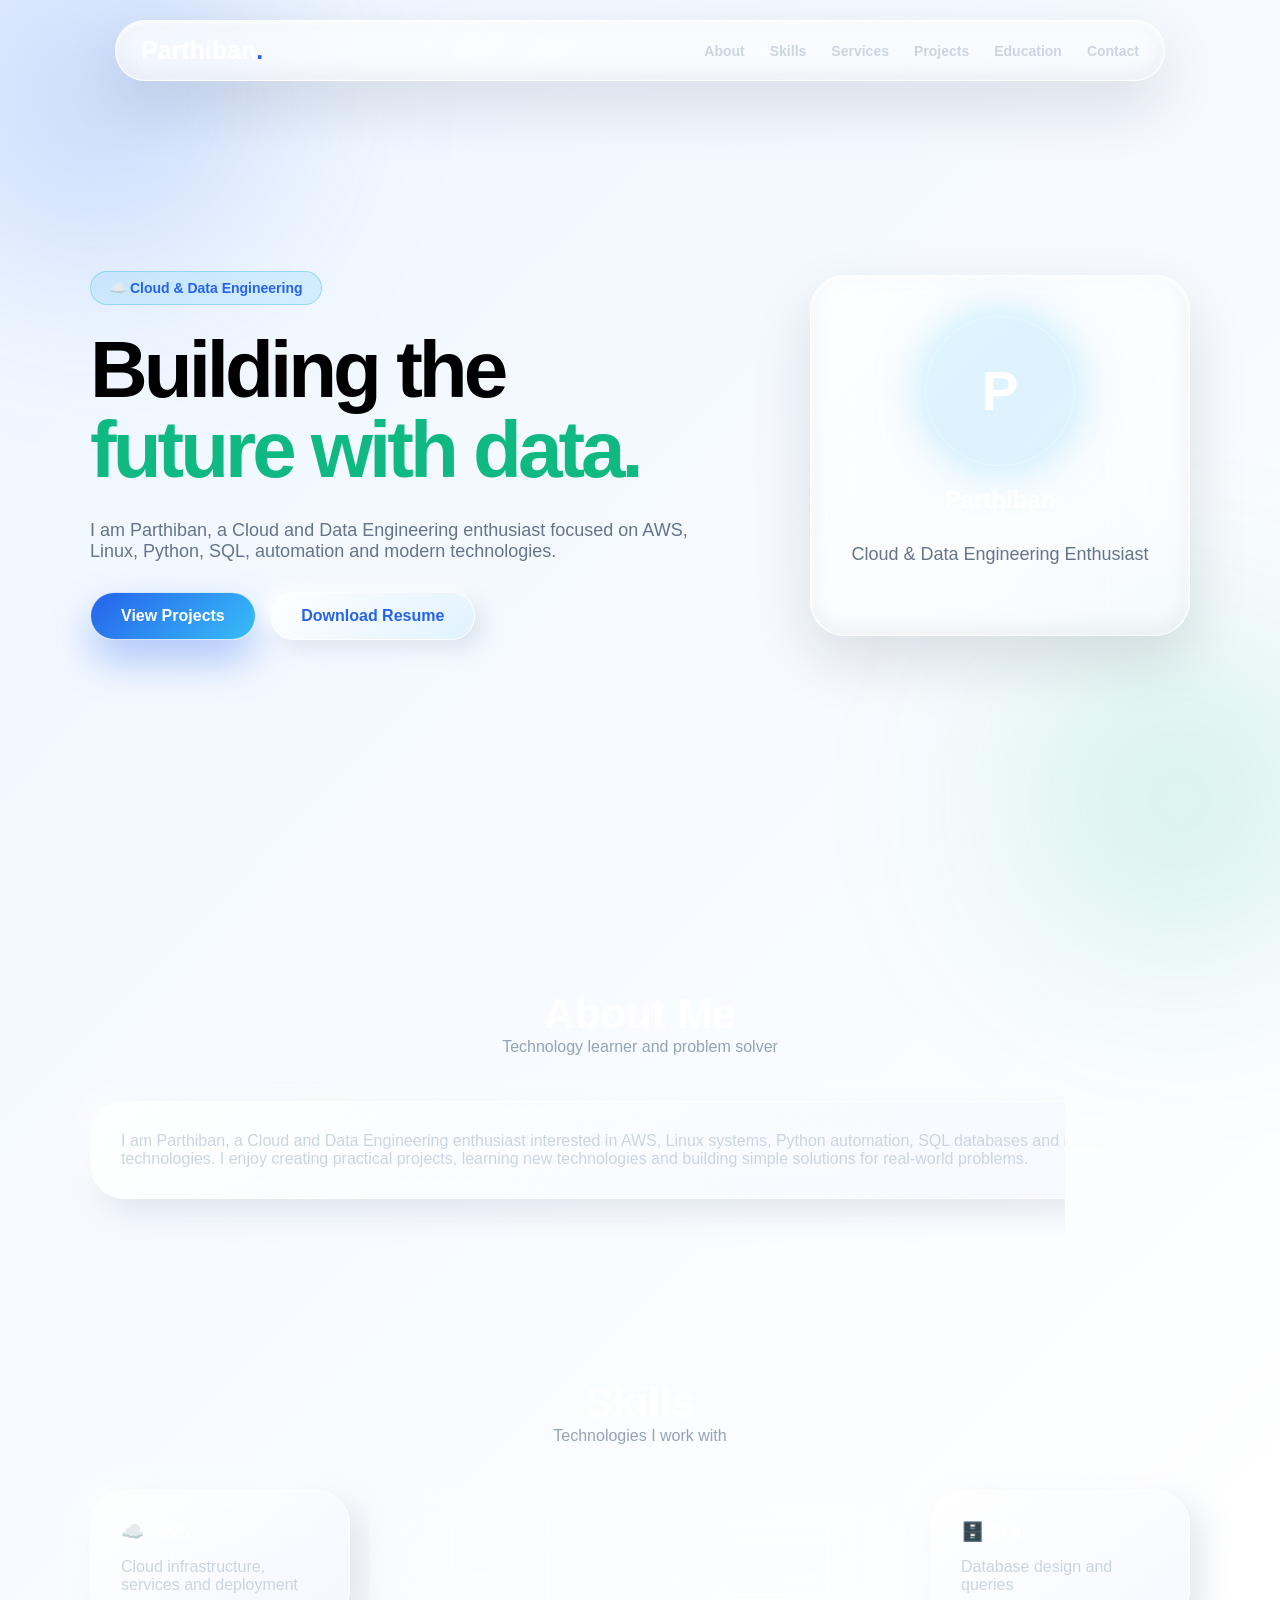
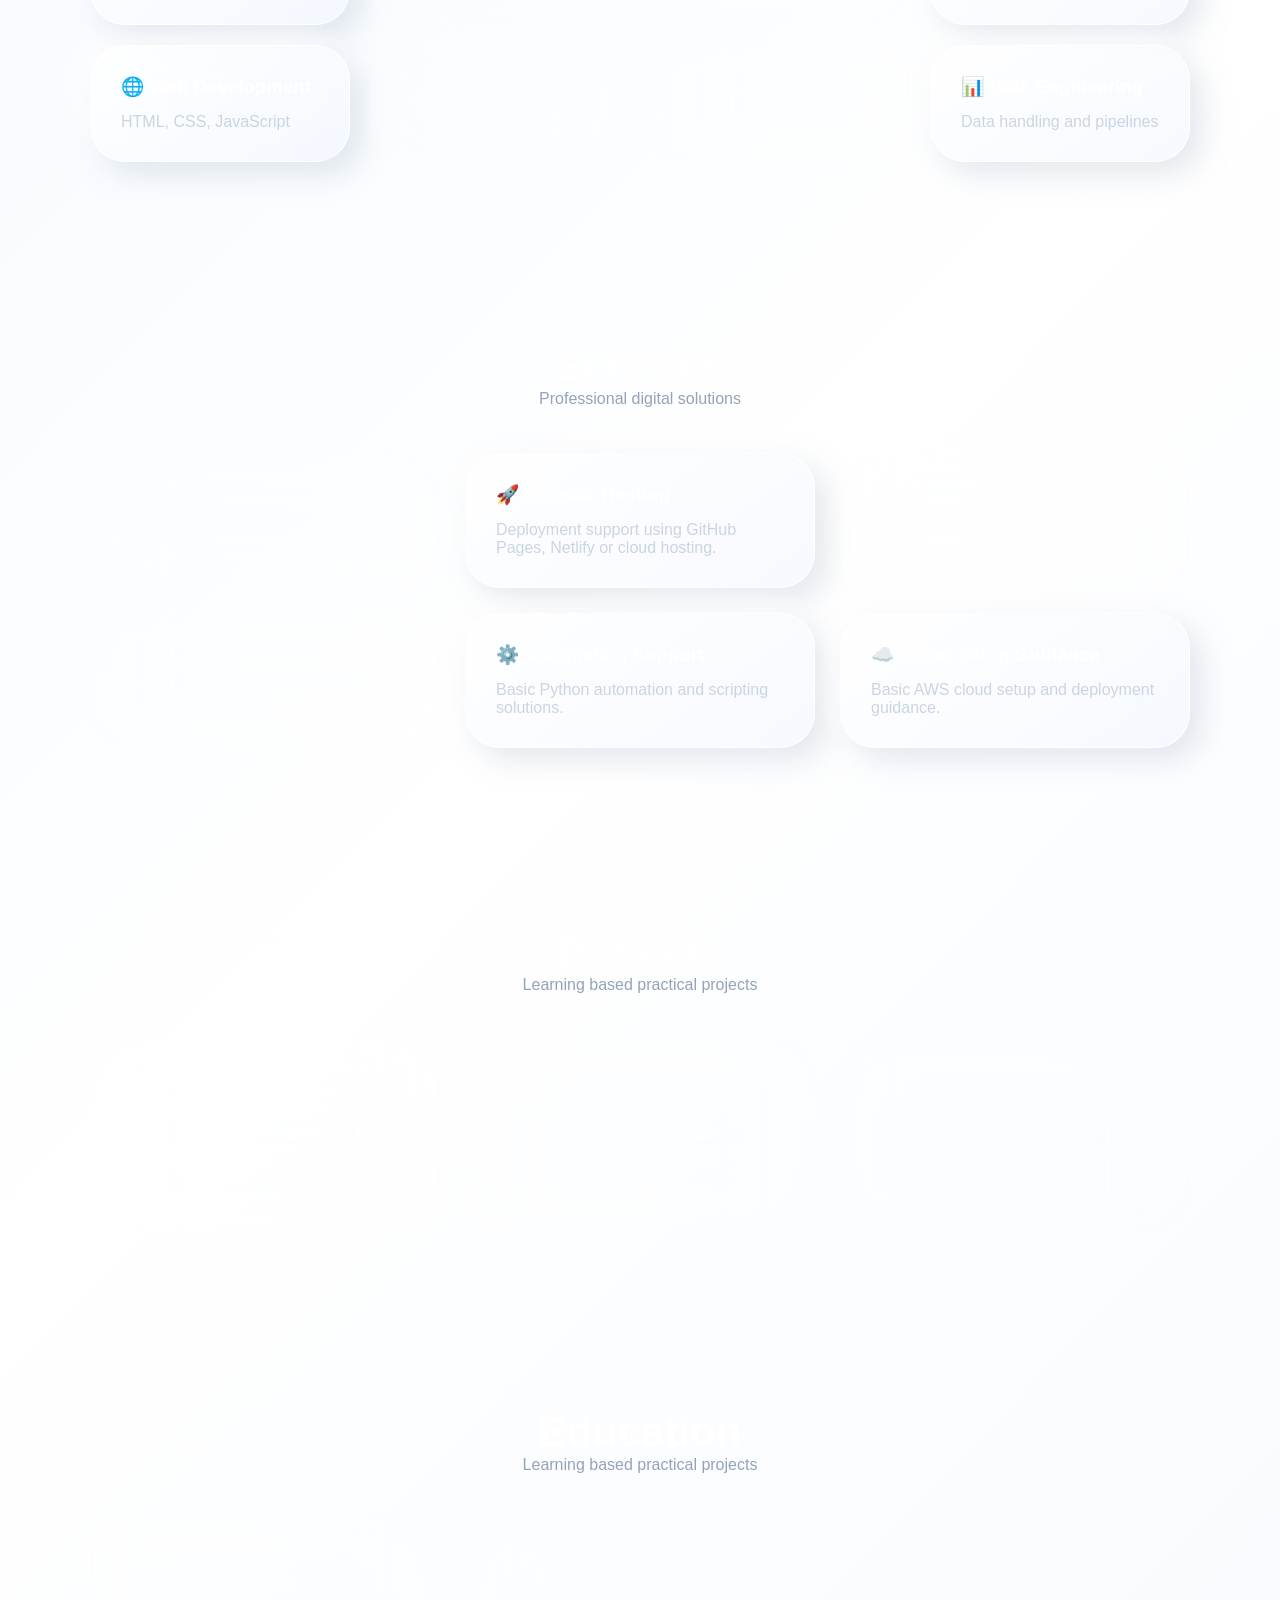
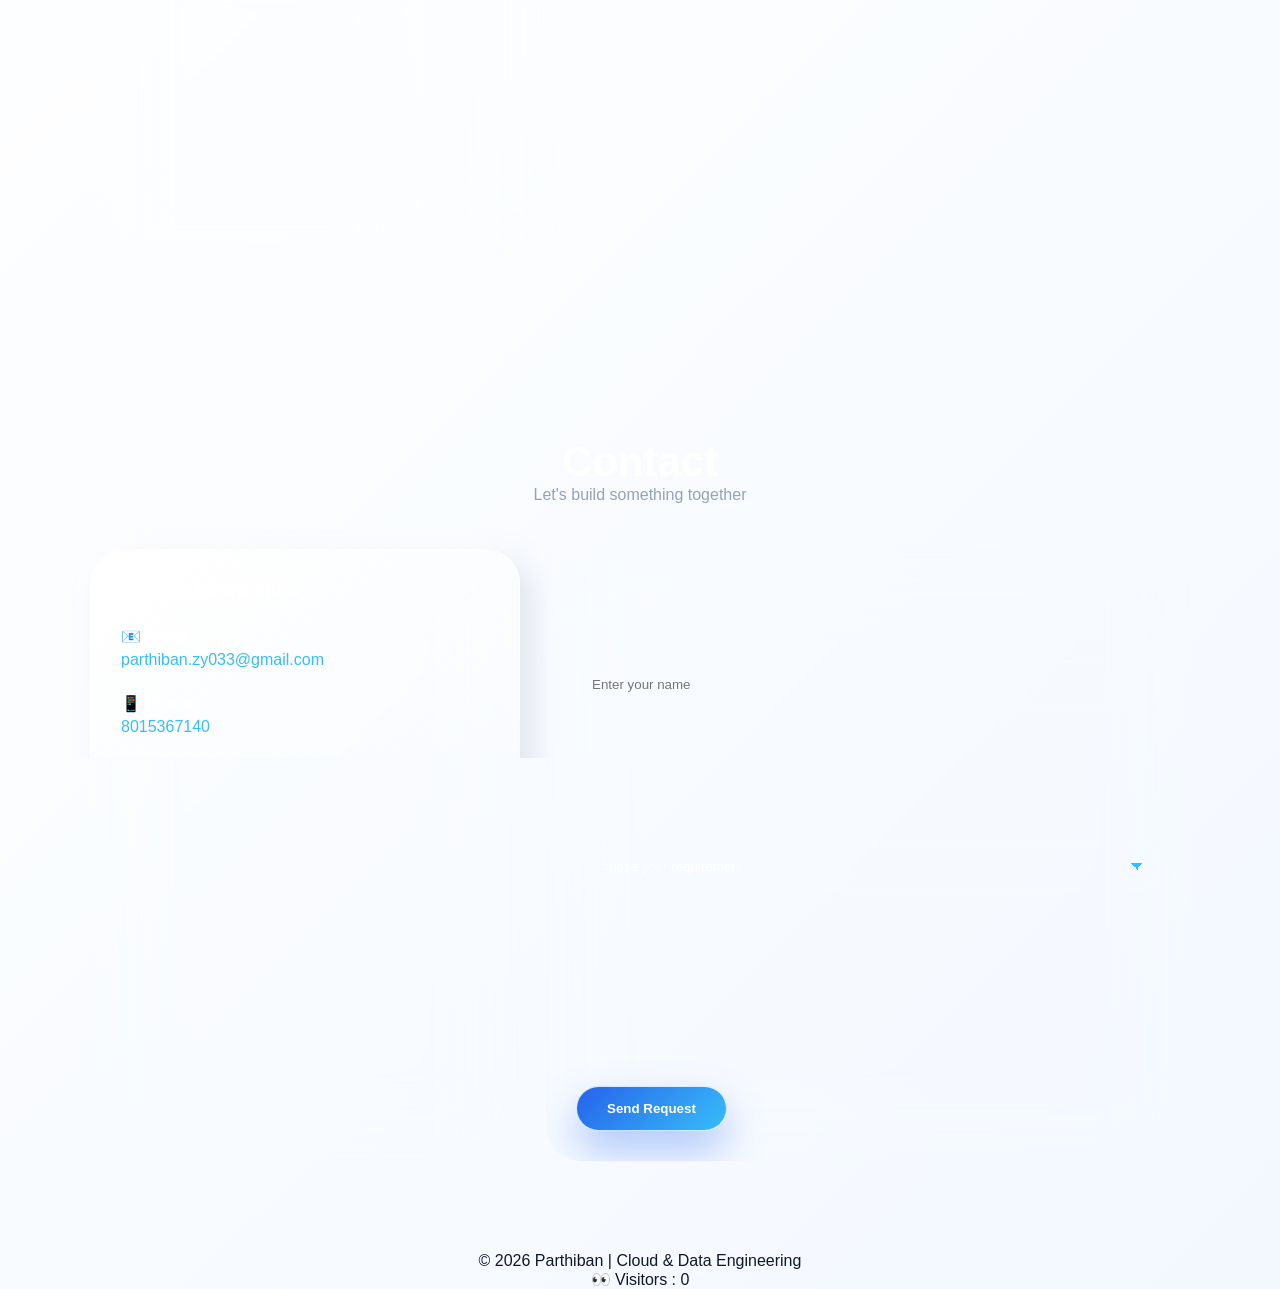
==== commit e431e3d1: "new" ====
--- a/black.html
+++ b/black.html
@@ -18,6 +18,25 @@
 
 
 <style>
+    .hero h1,
+.section-title h2,
+.card h3,
+.profile h2{
+
+color:#0f172a;
+color: black;
+
+}
+
+
+
+.hero p,
+.card p,
+.profile p{
+
+color:#64748b;
+
+}
 *{
     font-family: 'Gill Sans', 'Gill Sans MT', Calibri, 'Trebuchet MS', sans-serif;
 }
@@ -33,23 +52,25 @@
 
 :root{
 
-    --background:#000000;
+    --background:#f5f9ff;
 
     --glass:
-    rgba(255,255,255,0.06);
+    rgba(255,255,255,0.55);
 
     --glass-border:
-    rgba(255,255,255,0.15);
+    rgba(255,255,255,0.75);
 
     --white:#ffffff;
 
-    --text:#f8fafc;
-
-    --muted:#a1a1aa;
-
-    --sky:#38bdf8;
-
-    --green:#22c55e;
+    --text:#0f172a;
+
+    --muted:#64748b;
+
+    --sky:#2563eb;
+
+    --green:#10b981;
+
+    --purple:#8b5cf6;
 
 }
 
@@ -87,10 +108,17 @@
     sans-serif;
 
 
-    background:#000000;
-
-
-    color:white;
+    background:
+
+    linear-gradient(
+    135deg,
+    #eef6ff,
+    #ffffff,
+    #f3f8ff
+    );
+
+
+    color:var(--text);
 
 
     overflow-x:hidden;
@@ -146,30 +174,63 @@
 
     .glass{
 
-    background:
-    rgba(255,255,255,0.05);
-
-
-    border:
-    1px solid
-    rgba(255,255,255,0.18);
-
-
-    backdrop-filter:
-    blur(35px);
-
-
-    -webkit-backdrop-filter:
-    blur(35px);
-
-
-    box-shadow:
-
-    0 25px 80px
-    rgba(0,0,0,0.8),
-
-    inset 0 1px 1px
-    rgba(255,255,255,0.25);
+
+background:
+
+linear-gradient(
+135deg,
+rgba(255,255,255,.75),
+rgba(255,255,255,.35)
+);
+
+
+
+border:
+
+1px solid
+
+rgba(255,255,255,.8);
+
+
+
+backdrop-filter:
+
+blur(35px);
+
+
+
+-webkit-backdrop-filter:
+
+blur(35px);
+
+
+
+box-shadow:
+
+
+0 25px 60px
+
+rgba(15,23,42,.12),
+
+
+
+inset 0 2px 5px
+
+rgba(255,255,255,.9),
+
+
+
+inset 0 -5px 20px
+
+rgba(148,163,184,.15);
+
+
+
+position:relative;
+
+
+overflow:hidden;
+
 
 }
 body::before{
@@ -182,16 +243,16 @@
 
 height:500px;
 
-top:-200px;
-
-left:-200px;
+top:-150px;
+
+left:-150px;
 
 
 background:
 
 radial-gradient(
 circle,
-rgba(56,189,248,.18),
+rgba(37,99,235,.25),
 transparent 70%
 );
 
@@ -203,6 +264,7 @@
 }
 
 
+
 body::after{
 
 content:"";
@@ -213,16 +275,16 @@
 
 height:500px;
 
-bottom:-200px;
-
-right:-200px;
+bottom:-150px;
+
+right:-150px;
 
 
 background:
 
 radial-gradient(
 circle,
-rgba(34,197,94,.15),
+rgba(16,185,129,.20),
 transparent 70%
 );
 
@@ -233,7 +295,6 @@
 
 }
 
-
     
 
 
@@ -575,45 +636,62 @@
 .btn{
 
 
-    display:inline-block;
-
-
-    padding:13px 25px;
-
-
-    border-radius:30px;
-
-
-    margin-right:10px;
-
-
-
-    color:white;
-
-
-
-    background:
-
-    rgba(255,255,255,.08);
-
-
-
-    border:
-
-    1px solid
-    rgba(255,255,255,.25);
-
-
-
-    backdrop-filter:blur(20px);
-
-
-
-    font-weight:700;
-
-
-
-    transition:.3s;
+display:inline-block;
+
+
+padding:14px 30px;
+
+
+border-radius:30px;
+
+
+margin-right:10px;
+
+
+font-weight:700;
+
+
+
+color:#0f172a;
+
+
+
+background:
+
+rgba(255,255,255,.7);
+
+
+
+border:
+
+1px solid
+
+rgba(255,255,255,.8);
+
+
+
+backdrop-filter:
+
+blur(20px);
+
+
+
+box-shadow:
+
+
+8px 8px 20px
+
+rgba(148,163,184,.25),
+
+
+
+-5px -5px 15px
+
+white;
+
+
+
+transition:.35s;
 
 
 }
@@ -624,15 +702,26 @@
 .btn-primary{
 
 
-    background:
-
-    rgba(34,197,94,.25);
-
-
-
-    border-color:
-
-    rgba(34,197,94,.5);
+background:
+
+linear-gradient(
+135deg,
+#2563eb,
+#38bdf8
+);
+
+
+
+color:white;
+
+
+
+box-shadow:
+
+
+0 20px 40px
+
+rgba(37,99,235,.35);
 
 
 }
@@ -644,19 +733,20 @@
 .btn-secondary{
 
 
-    background:
-
-    rgba(56,189,248,.18);
-
-
-
-    border-color:
-
-    rgba(56,189,248,.5);
-
-
-}
-
+background:
+
+linear-gradient(
+135deg,
+#ffffff,
+#e0f2fe
+);
+
+
+
+color:#2563eb;
+
+
+}
 
 
 
@@ -1756,15 +1846,35 @@
 
 .card{
 
-
-    padding:30px;
-
-
-    border-radius:30px;
-
-
-    transition:.4s;
-
+padding:30px;
+
+border-radius:35px;
+
+
+background:
+
+linear-gradient(
+145deg,
+rgba(255,255,255,.9),
+rgba(240,245,255,.6)
+);
+
+
+
+box-shadow:
+
+
+12px 12px 30px
+rgba(148,163,184,.25),
+
+
+
+-8px -8px 25px
+rgba(255,255,255,.9);
+
+
+
+transition:.4s;
 
 }
 
@@ -1830,22 +1940,25 @@
 .card:hover{
 
 
-    transform:
-
-    translateY(-10px);
-
-
-
-    border-color:
-
-    rgba(56,189,248,.6);
-
-
-
-    box-shadow:
-
-    0 25px 70px
-    rgba(56,189,248,.18);
+transform:
+
+translateY(-12px);
+
+
+
+box-shadow:
+
+
+20px 25px 50px
+
+rgba(37,99,235,.18),
+
+
+
+-10px -10px 30px
+
+white;
+
 
 
 }
@@ -2008,194 +2121,62 @@
 
 
 <form action="https://formsubmit.co/parthiban.zy033@gmail.com" method="POST">
-
-
-
-
-
-
 <div class="form-group">
-
-
 <label>
 Your Name
 </label>
-
-
-<input
-
-type="text"
-
-id="name"
-
-placeholder="Enter your name"
-
-required>
-
-
-</div>
-
-
-
-
-
-
-
+<input type="text" id="name" name="name" placeholder="Enter your name" required>
+</div>
 <div class="form-group">
-
-
 <label>
 Email Address
 </label>
-
-
-<input
-
-type="email"
-
-id="email"
-
-placeholder="Enter your email"
-
-required>
-
-
-</div>
-
-
-
-
-
-
-
-
-<!-- =====================================================
-     PROFESSIONAL SERVICE DROPDOWN
-
-     Add services here:
-
-     <option>
-     New Service Name
-     </option>
-
-===================================================== -->
-
-
+<input type="email" id="email" name="email" placeholder="Enter your email" required>
+</div>
 
 <div class="form-group">
-
-
-<label>
-Select Service
-</label>
-
-
-
-<select id="service"
-required>
-
-
-<option value="">
+<label>Select Service</label>
+<select id="service" name ="service" required>
+
+  <option value="">
 Choose your requirement
 </option>
-
-
 
 <option>
 🌐 Static Website Making
 </option>
 
-
-
-<option>
+<option >
 🚀 Website Hosting Setup
 </option>
-
-
 
 <option>
 🎨 Logo Editing
 </option>
 
-
-
 <option>
 📄 ATS Friendly Resume Creation
 </option>
-
-
-
-
-
-
-
-
-
-
-
 </select>
-
-
-</div>
-
-
-
-
-
-
+</div>
 
 <div class="form-group">
-
-
-<label>
-Message
-</label>
-
-
-<textarea
-
-id="message" name="message"
-
-placeholder="Explain your requirement..."
-
-required>
-
-</textarea>
-
-
-</div>
-
-
-
-
-
-
-
-
-<button class="btn btn-primary"
-type="submit">
-
-
+<label> Message</label>
+
+<textarea id="message" name="message" placeholder="Explain your requirement..." required></textarea>
+</div>
+
+<button class="btn btn-primary" type="submit">
 Send Request
-
-
 </button>
 
-
-
-
-
 <p class="success"
-id="successMessage">
+id="successMessage" name="successMessage">
 
 ✅ Request saved successfully
-
-</p>
-
-
-
-
+</p>
 </form>
+
 
 
 
